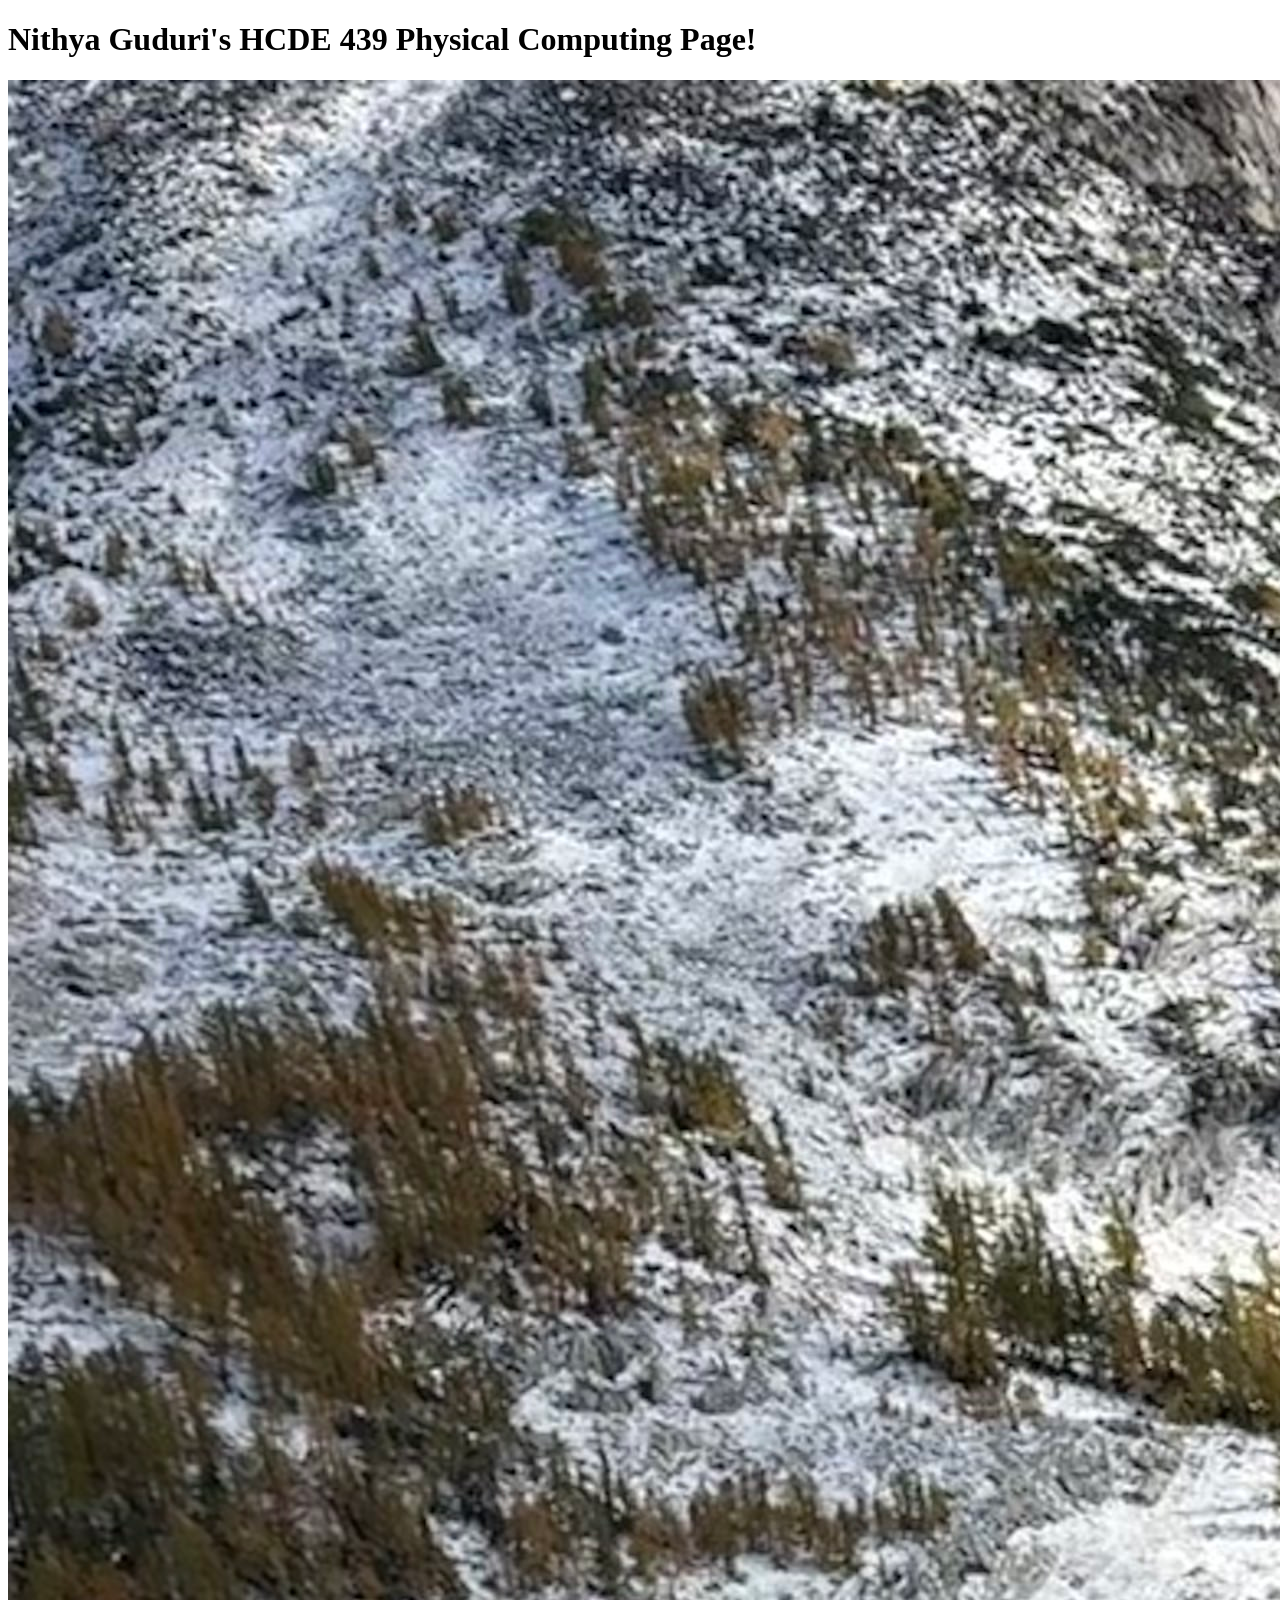
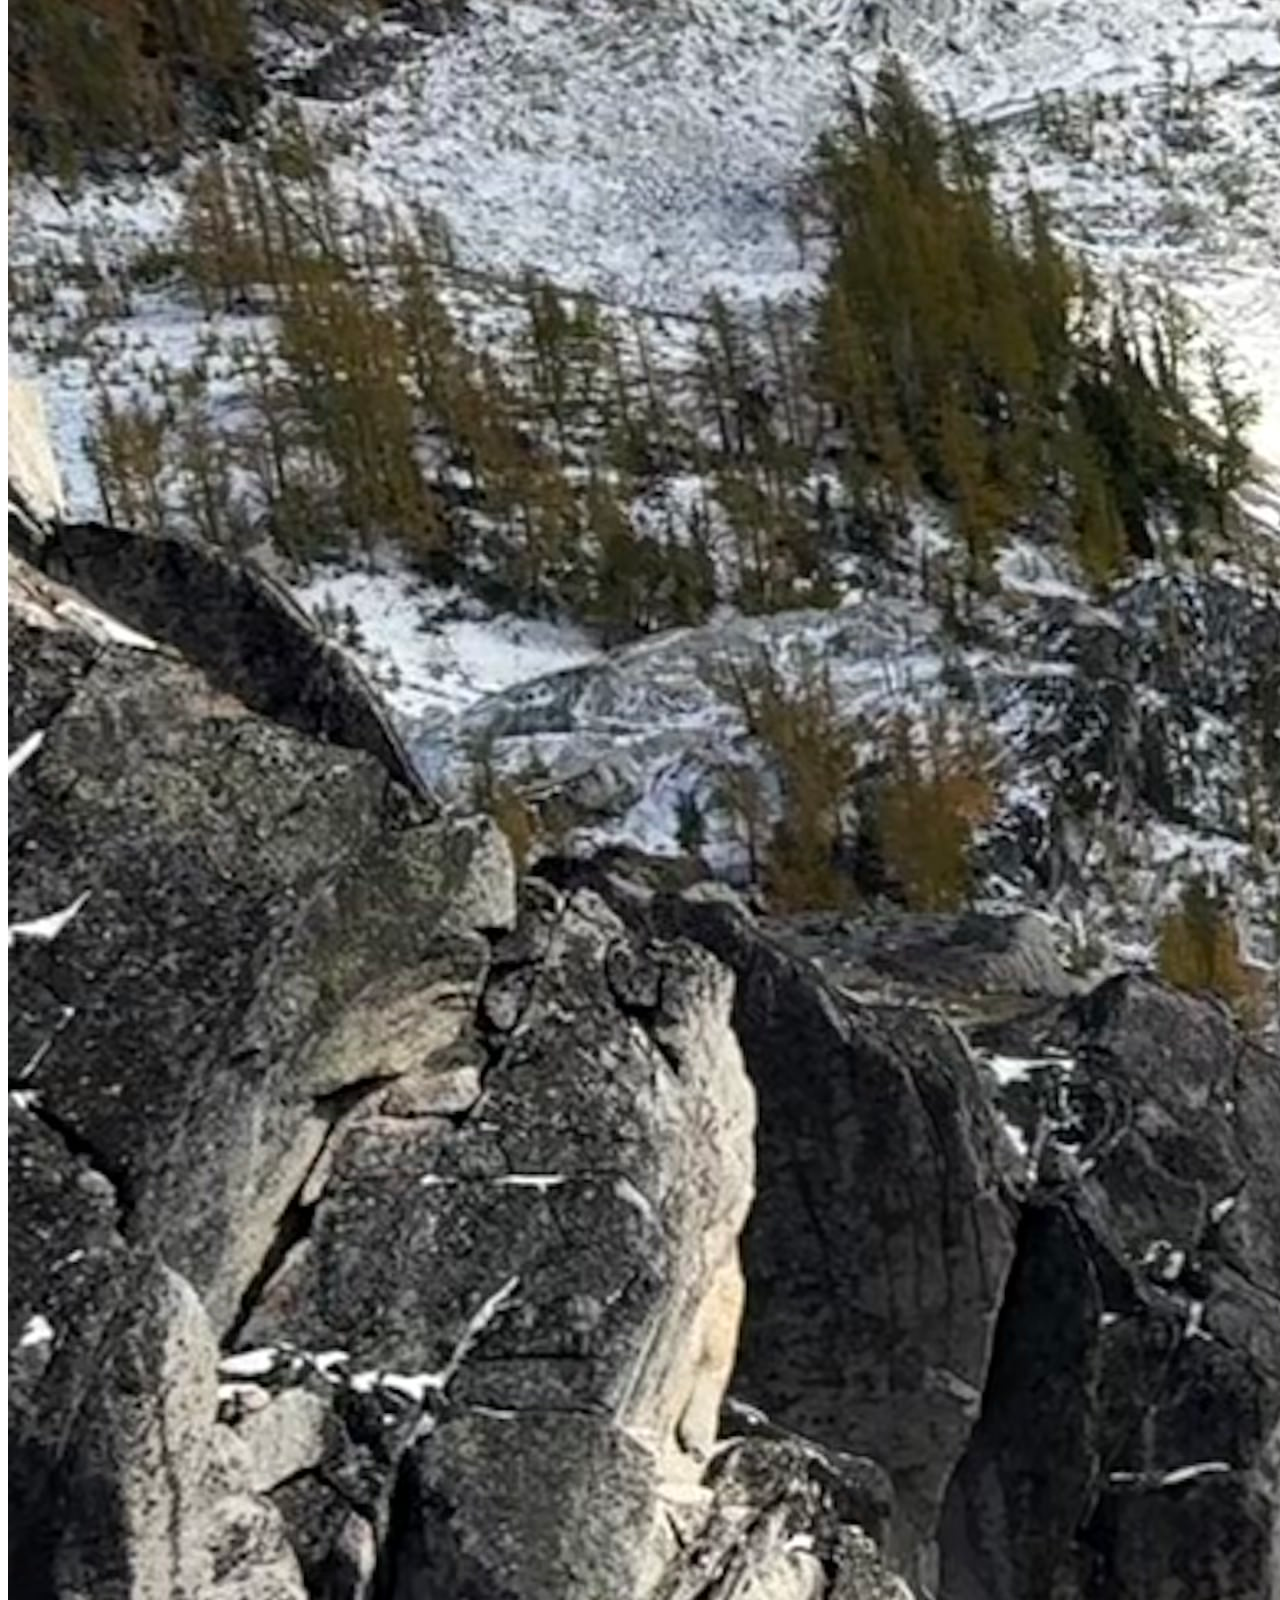
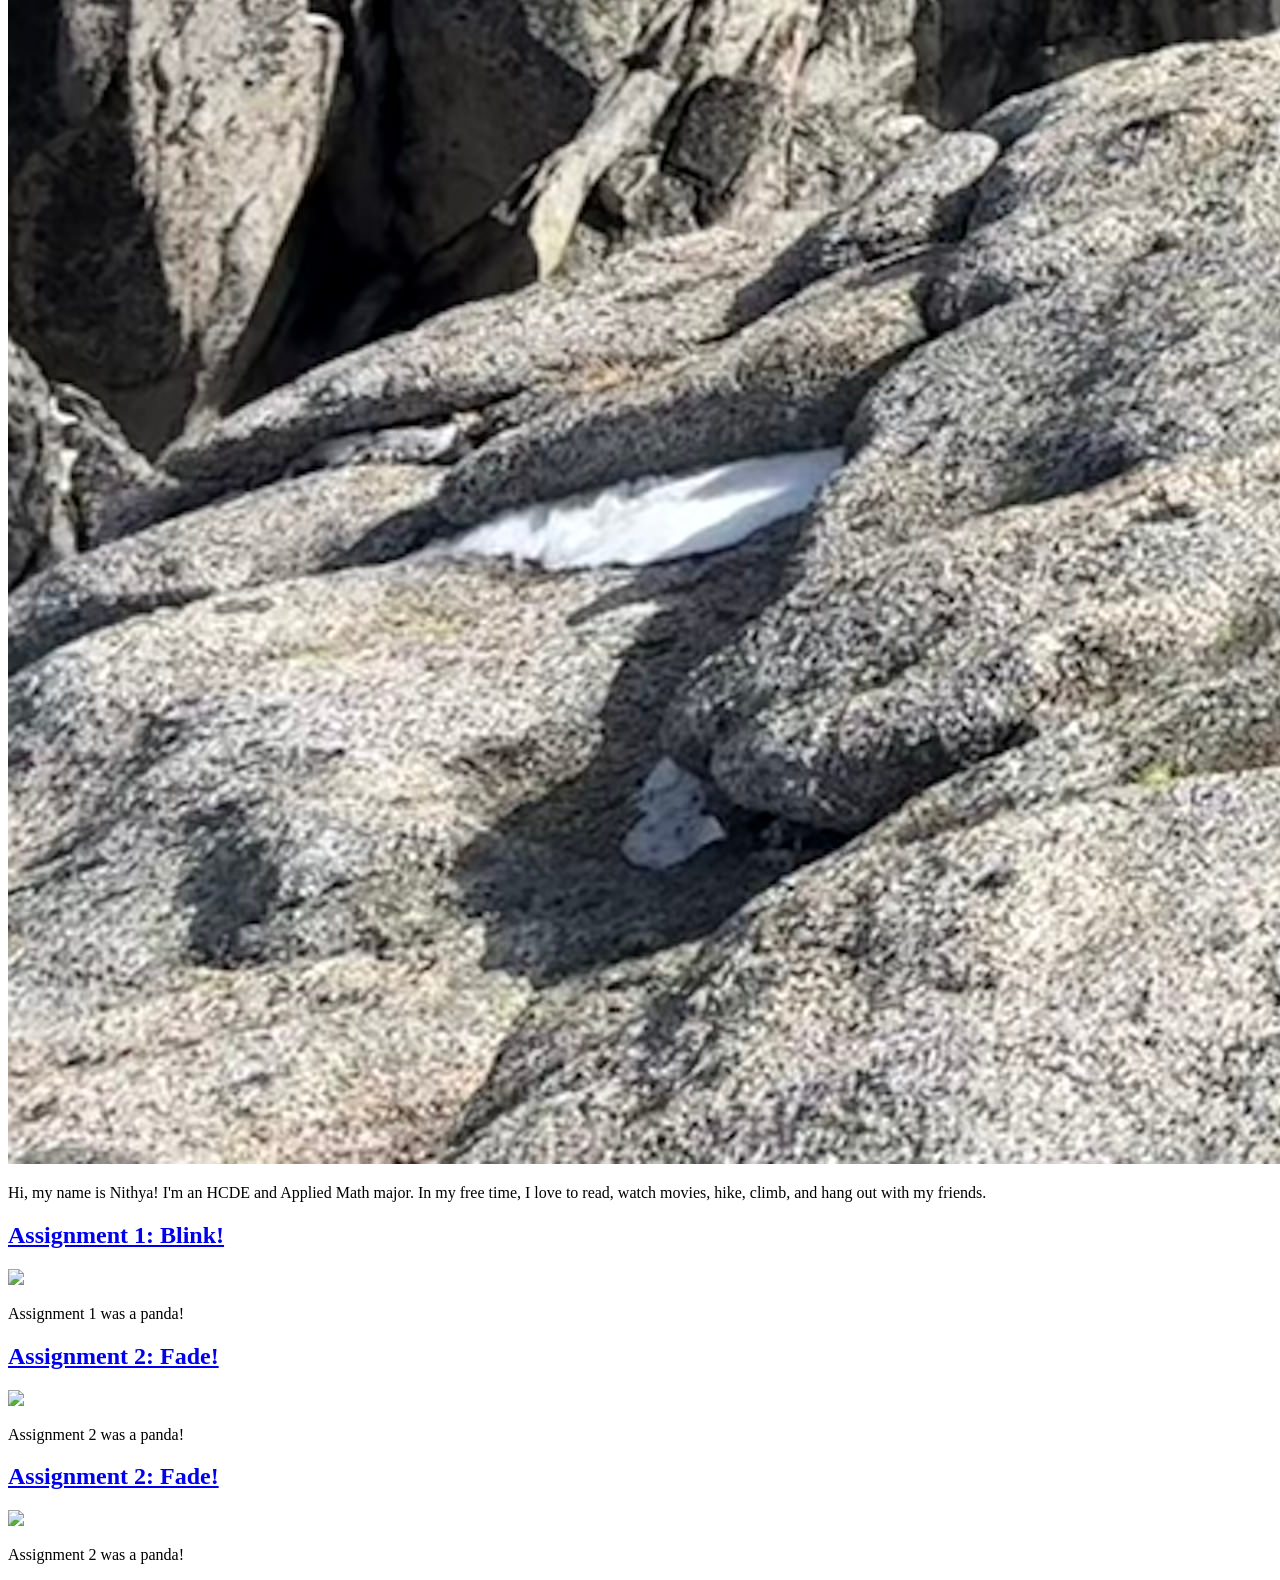
==== docs/index.html @ e9ce08c6 "Updated intro and image" ====
<!DOCTYPE html>
<html>
  <head>
    <meta charset="utf-8" />
    <meta name="viewport" content="width=device-width, maximum-scale=1.0" />

    <title>Nithya Guduri's HCDE 439 Physical Computing Page!</title>

    <link href="style.css" rel="stylesheet" />
  </head>
  <body>
    <h1>Nithya Guduri's HCDE 439 Physical Computing Page!</h1>

    <div class="header">
      <img src="me-hiking.jpg" />
      <p>
        Hi, my name is Nithya! I'm an HCDE and Applied Math major. In my free time, I love to read, watch movies, hike, climb, and hang out with my friends.
      </p>
    </div>

    <div class="grid">
      <div class="assignment">
        <a href="a1.html">
          <h2>Assignment 1: Blink!</h2>
          <img src="red-panda.jpg" />
        </a>
        <p>Assignment 1 was a panda!</p>
      </div>

      <div class="assignment">
        <a href="a2.html">
          <h2>Assignment 2: Fade!</h2>
          <img src="red-panda.jpg" />
        </a>
        <p>Assignment 2 was a panda!</p>
      </div>

      <div class="assignment">
        <a href="a2.html">
          <h2>Assignment 2: Fade!</h2>
          <img src="red-panda.jpg" />
        </a>
        <p>Assignment 2 was a panda!</p>
      </div>
    </div>
  </body>
</html>
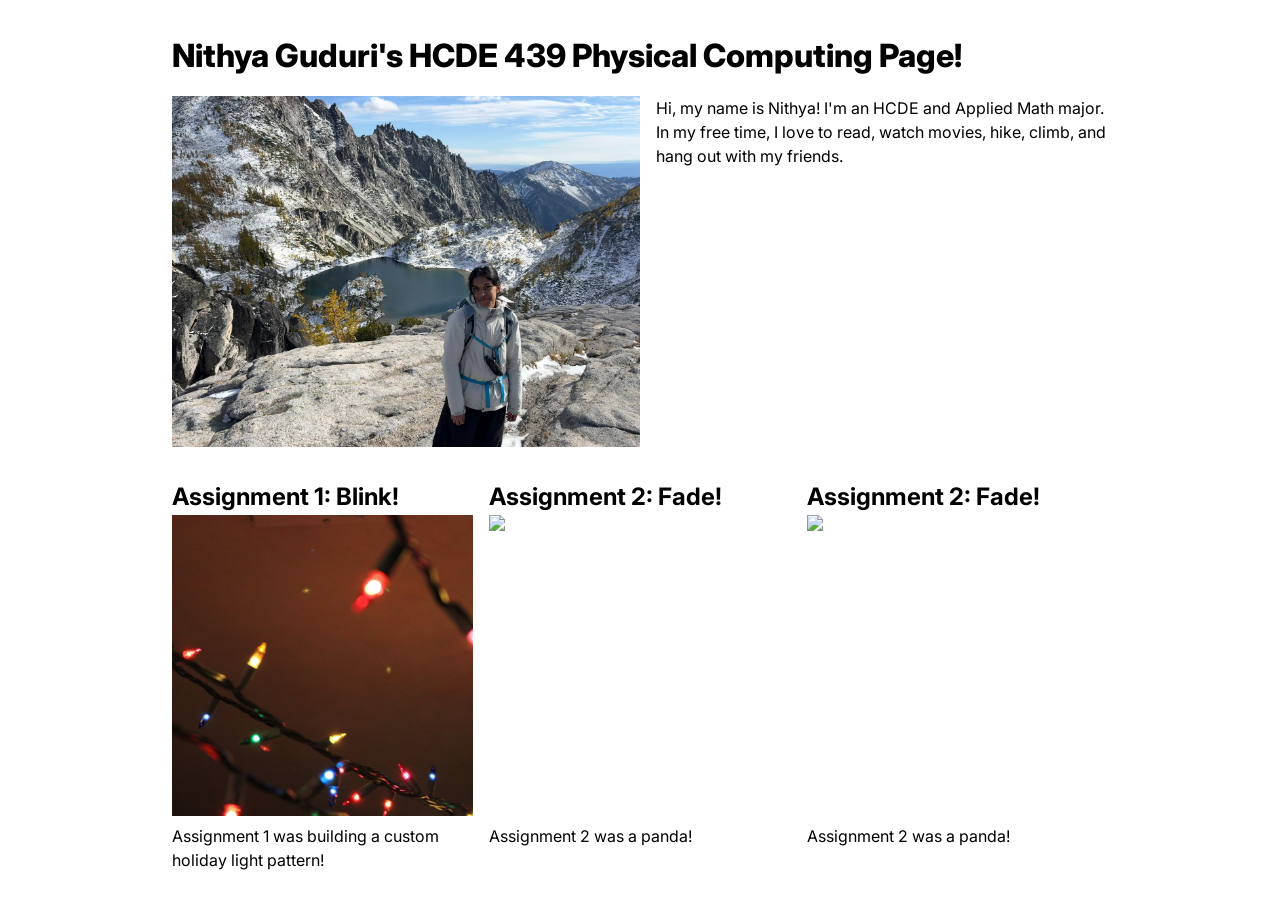
==== commit 3a2baf31: "Completed assignment and added documentation" ====
--- a/docs/index.html
+++ b/docs/index.html
@@ -22,9 +22,9 @@
       <div class="assignment">
         <a href="a1.html">
           <h2>Assignment 1: Blink!</h2>
-          <img src="red-panda.jpg" />
+          <img src="holiday_lights.jpg" />
         </a>
-        <p>Assignment 1 was a panda!</p>
+        <p>Assignment 1 was building a custom holiday light pattern!</p>
       </div>
 
       <div class="assignment">
--- a/docs/style.css
+++ b/docs/style.css
@@ -0,0 +1,124 @@
+@import url("https://fonts.googleapis.com/css2?family=Inter:wght@100;200;300;400;500;600;700;800;900&display=swap");
+
+*,
+*::before,
+*::after {
+  box-sizing: border-box;
+}
+
+* {
+  margin: 0;
+}
+
+img,
+picture,
+video,
+canvas,
+svg {
+  display: block;
+  max-width: 100%;
+}
+
+body {
+  font-family: "Inter", sans-serif;
+  line-height: 1.5;
+  -webkit-font-smoothing: antialiased;
+  max-width: 1000px;
+  padding: 2em;
+  margin: auto;
+}
+
+h1 {
+  font-weight: 800;
+}
+
+h2 {
+  font-weight: 700;
+}
+
+h3 {
+  font-weight: 600;
+  margin-top: 2em;
+  margin-bottom: 0.5em;
+}
+
+.assignment-section {
+  margin-top: 3.5em;
+  margin-bottom: 3.5em;
+}
+
+.assignment-section p {
+  margin-bottom: 1em;
+}
+
+.assignment-section ul {
+  margin-top: 0.75em;
+  margin-bottom: 0.75em;
+  padding-left: 1.5em;
+}
+
+.assignment-section h2 {
+  font-weight: 700;
+  margin-top: 0;
+  margin-bottom: 0.5em;
+}
+
+.assignment-section h3 {
+  font-weight: 600;
+  margin-top: 1em;
+  margin-bottom: 0.4em;
+}
+
+.assignment-section h2 + h3 {
+  margin-top: 0.5em;
+}
+
+.assignment-section h2 + p,
+.assignment-section h2 + img,
+.assignment-section h2 + iframe,
+.assignment-section h3 + p {
+  margin-top: 0;
+}
+
+.caption {
+  font-size: 0.95em;
+  color: #444;
+  margin-top: 0.75em;
+  margin-bottom: 1.5em;
+}
+
+.header {
+  display: flex;
+  gap: 1em;
+  margin-top: 1em;
+}
+
+.header img {
+  width: 50%;
+  object-fit: cover;
+}
+
+.grid {
+  display: grid;
+  grid-template-columns: repeat(auto-fit, minmax(250px, 1fr));
+  gap: 1em;
+  margin-top: 2em;
+}
+
+.assignment a {
+  color: #000;
+  text-decoration: none;
+}
+
+.assignment a:hover {
+  color: #f06;
+}
+
+.assignment img {
+  aspect-ratio: 1;
+  object-fit: cover;
+}
+
+.assignment p {
+  margin-top: 0.5em;
+}
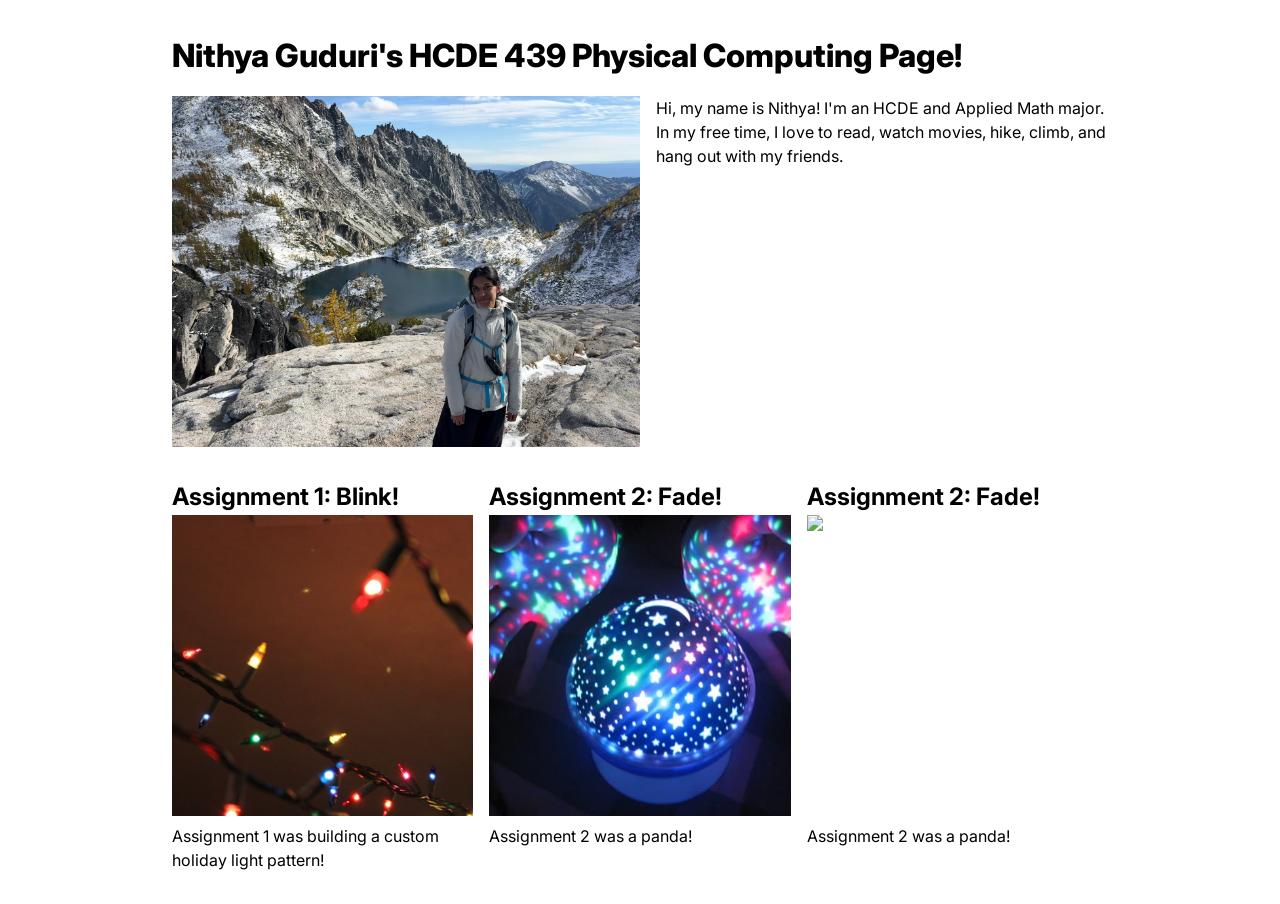
==== commit fa1893f7: "completed a2" ====
--- a/docs/index.html
+++ b/docs/index.html
@@ -30,7 +30,7 @@
       <div class="assignment">
         <a href="a2.html">
           <h2>Assignment 2: Fade!</h2>
-          <img src="red-panda.jpg" />
+          <img src="led_toy.jpg" />
         </a>
         <p>Assignment 2 was a panda!</p>
       </div>
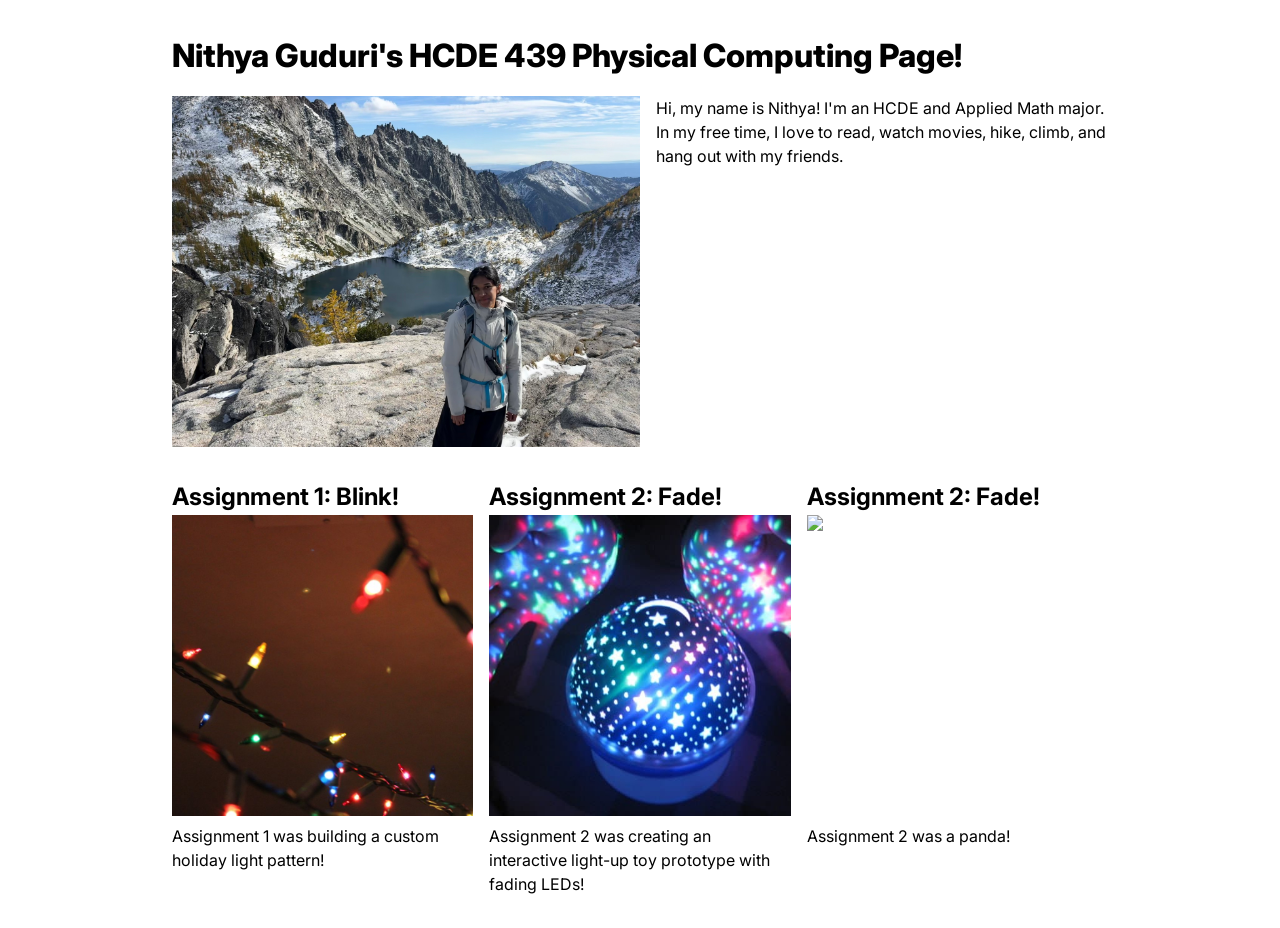
==== commit e1439531: "Update index.html" ====
--- a/docs/index.html
+++ b/docs/index.html
@@ -32,7 +32,7 @@
           <h2>Assignment 2: Fade!</h2>
           <img src="led_toy.jpg" />
         </a>
-        <p>Assignment 2 was a panda!</p>
+        <p>Assignment 2 was creating an interactive light-up toy prototype with fading LEDs!</p>
       </div>
 
       <div class="assignment">
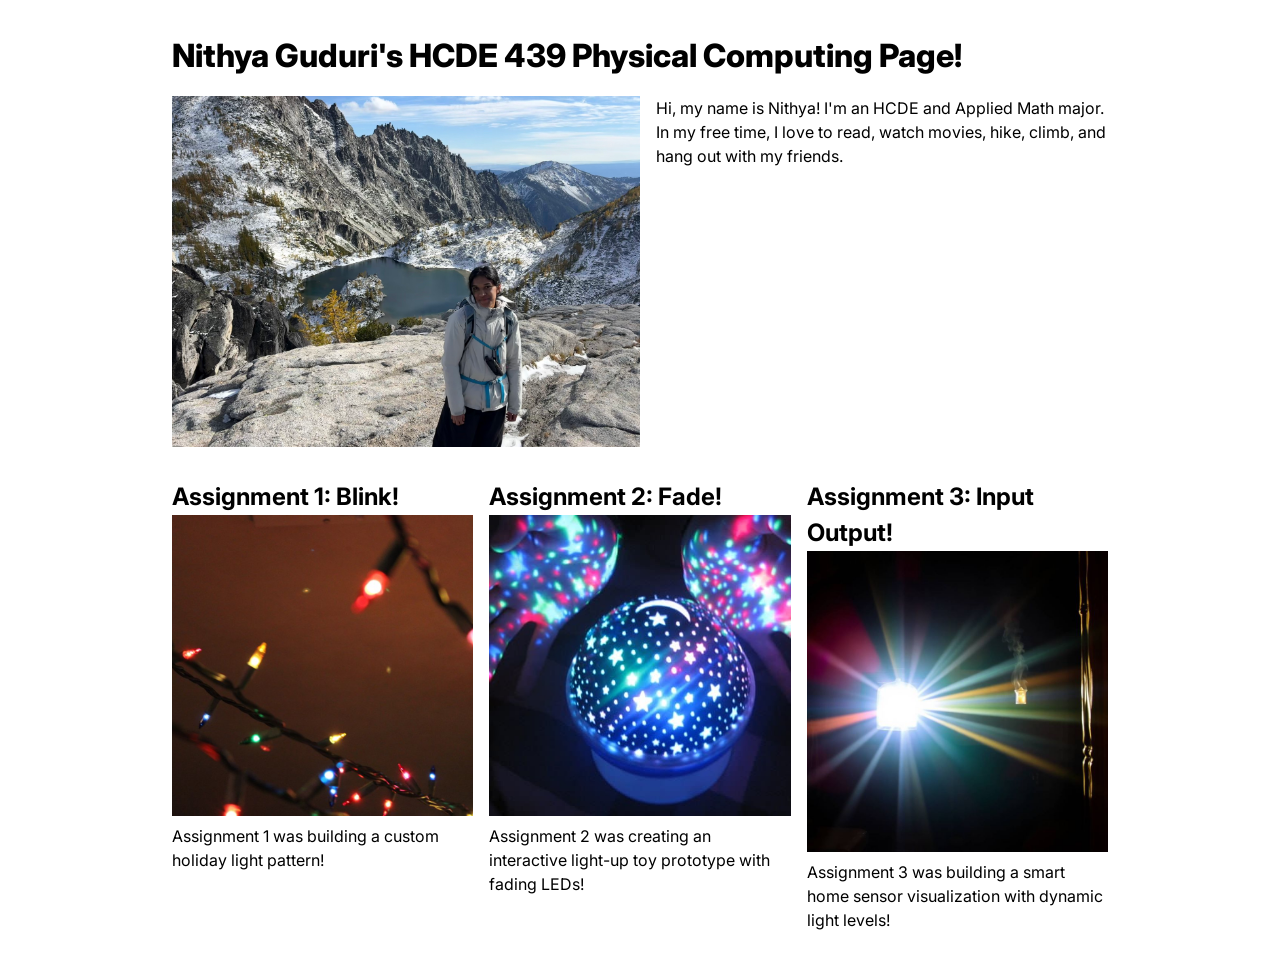
==== commit 0890ef03: "Completed A3" ====
--- a/docs/index.html
+++ b/docs/index.html
@@ -36,11 +36,11 @@
       </div>
 
       <div class="assignment">
-        <a href="a2.html">
-          <h2>Assignment 2: Fade!</h2>
-          <img src="red-panda.jpg" />
+        <a href="a3.html">
+          <h2>Assignment 3: Input Output!</h2>
+          <img src="bright_light.jpg" />
         </a>
-        <p>Assignment 2 was a panda!</p>
+        <p>Assignment 3 was building a smart home sensor visualization with dynamic light levels!</p>
       </div>
     </div>
   </body>
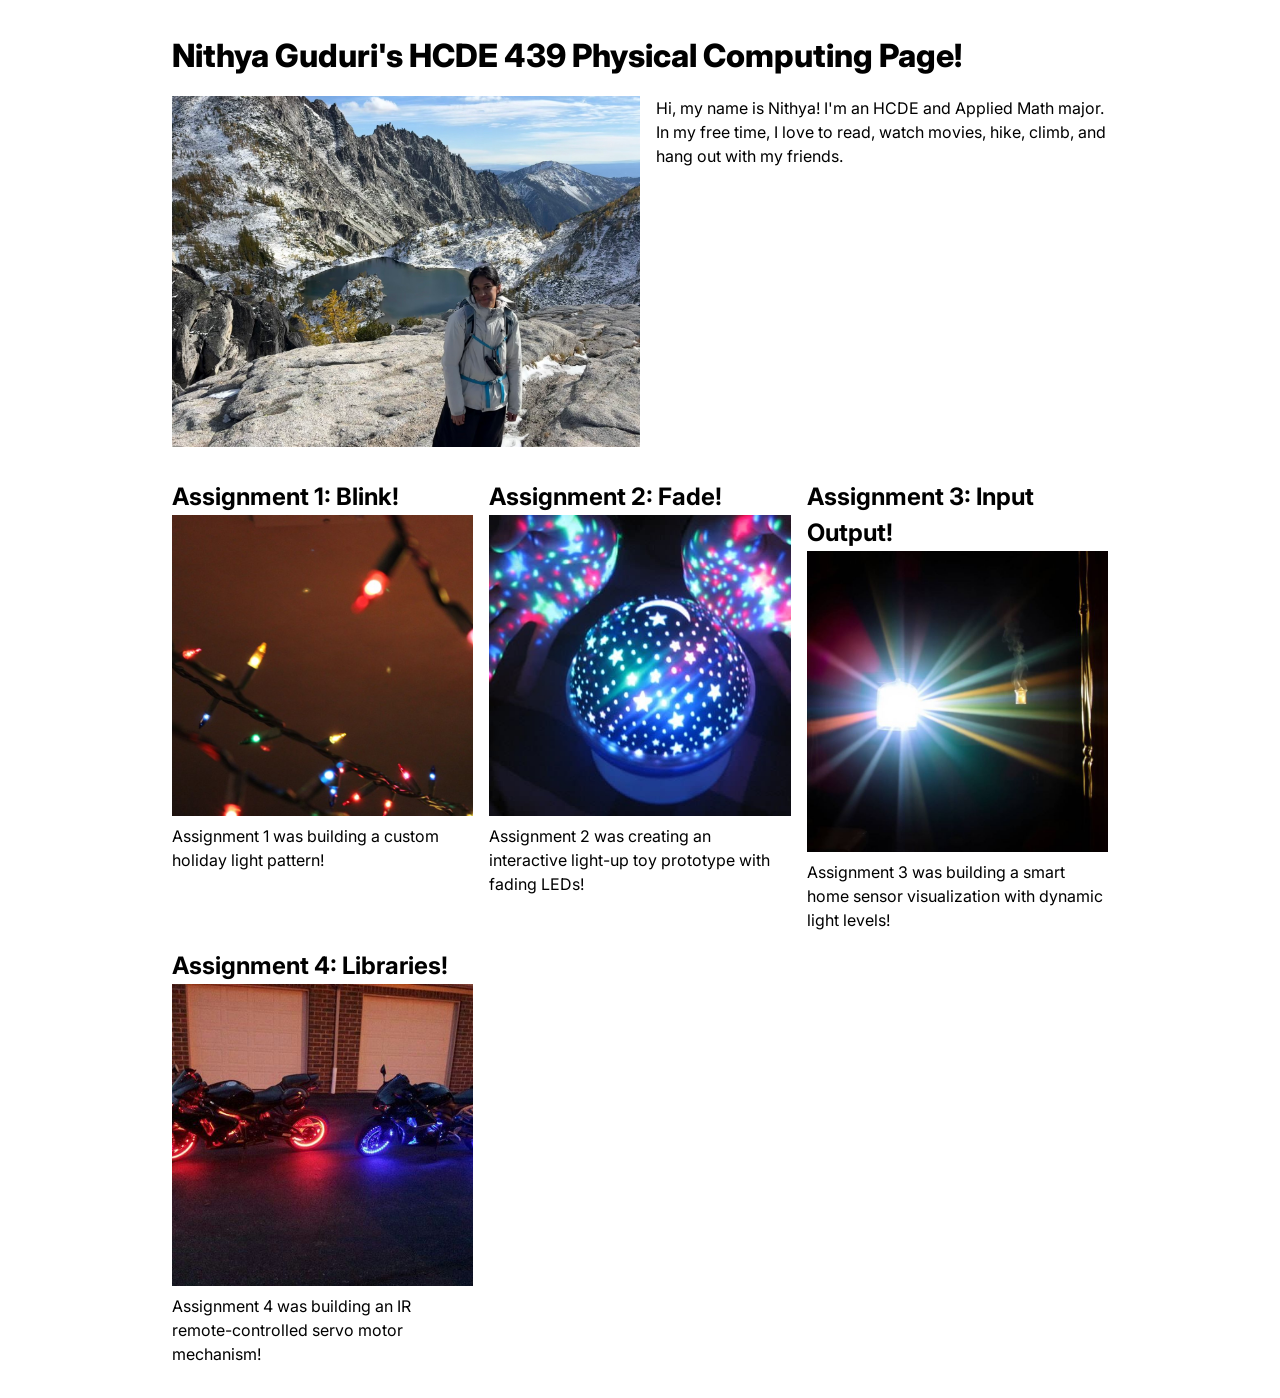
==== commit 80f0e203: "Completed A4" ====
--- a/docs/index.html
+++ b/docs/index.html
@@ -42,6 +42,14 @@
         </a>
         <p>Assignment 3 was building a smart home sensor visualization with dynamic light levels!</p>
       </div>
+
+      <div class="assignment">
+        <a href="a4.html">
+          <h2>Assignment 4: Libraries!</h2>
+          <img src="motorcycles.jpg" />
+        </a>
+        <p>Assignment 4 was building an IR remote-controlled servo motor mechanism!</p>
+      </div>
     </div>
   </body>
 </html>
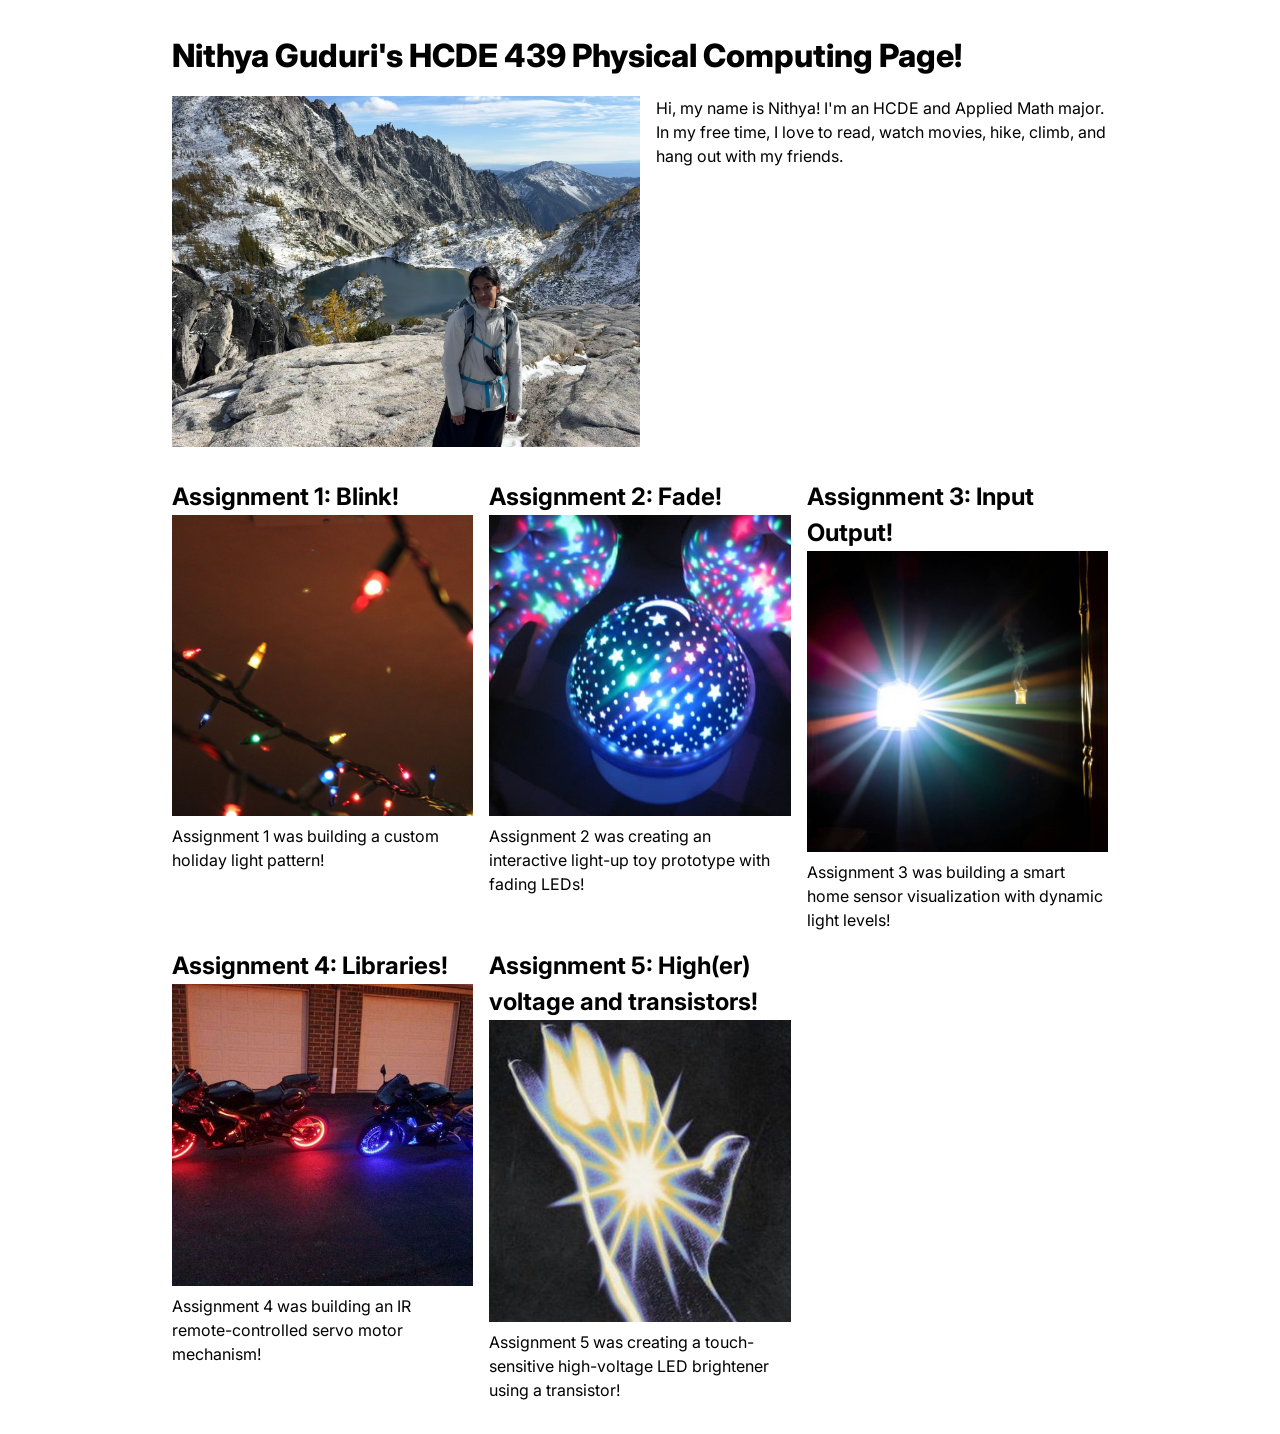
==== commit c40bfe59: "completed A5" ====
--- a/docs/index.html
+++ b/docs/index.html
@@ -50,6 +50,14 @@
         </a>
         <p>Assignment 4 was building an IR remote-controlled servo motor mechanism!</p>
       </div>
+
+      <div class="assignment">
+        <a href="a5.html">
+          <h2>Assignment 5: High(er) voltage and transistors!</h2>
+          <img src="hand.jpg" />
+        </a>
+        <p>Assignment 5 was creating a touch-sensitive high-voltage LED brightener using a transistor!</p>
+      </div>
     </div>
   </body>
 </html>
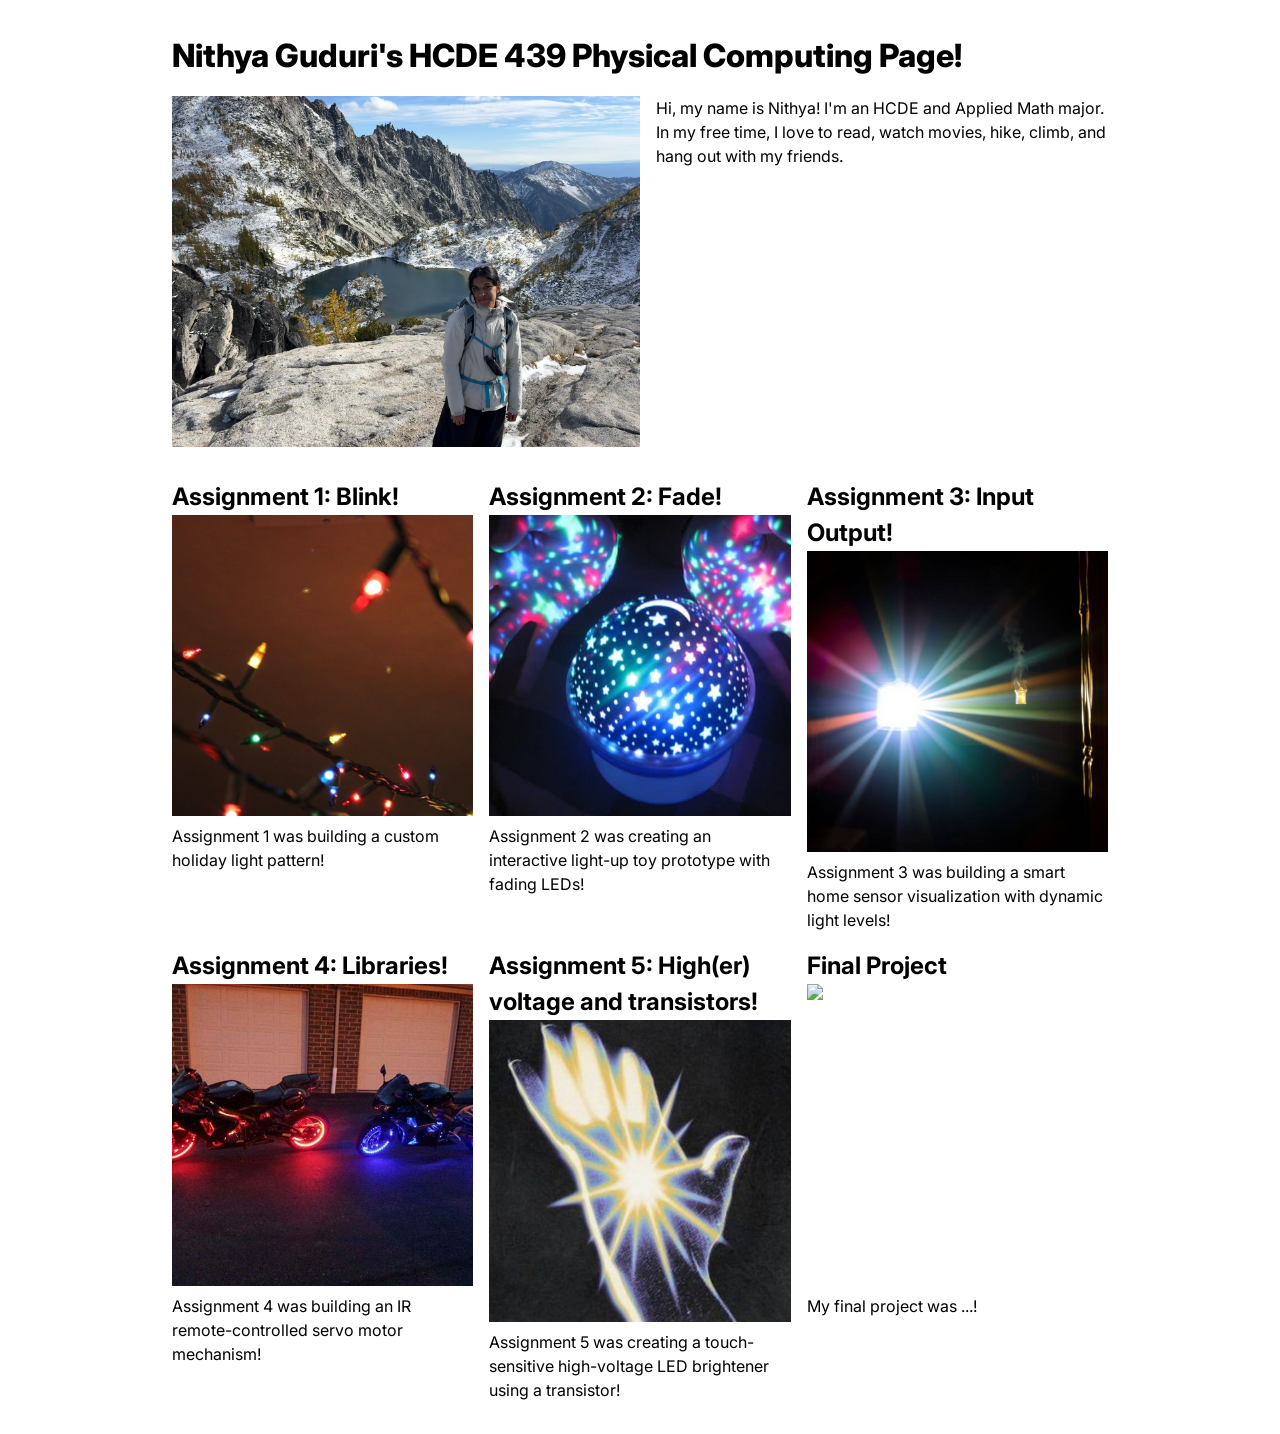
==== commit df84f615: "Final project proposal" ====
--- a/docs/index.html
+++ b/docs/index.html
@@ -58,6 +58,14 @@
         </a>
         <p>Assignment 5 was creating a touch-sensitive high-voltage LED brightener using a transistor!</p>
       </div>
+
+      <div class="assignment">
+        <a href="project.html">
+          <h2>Final Project</h2>
+          <img src="red-panda.jpg" />
+        </a>
+        <p>My final project was ...!</p>
+      </div>
     </div>
   </body>
 </html>
